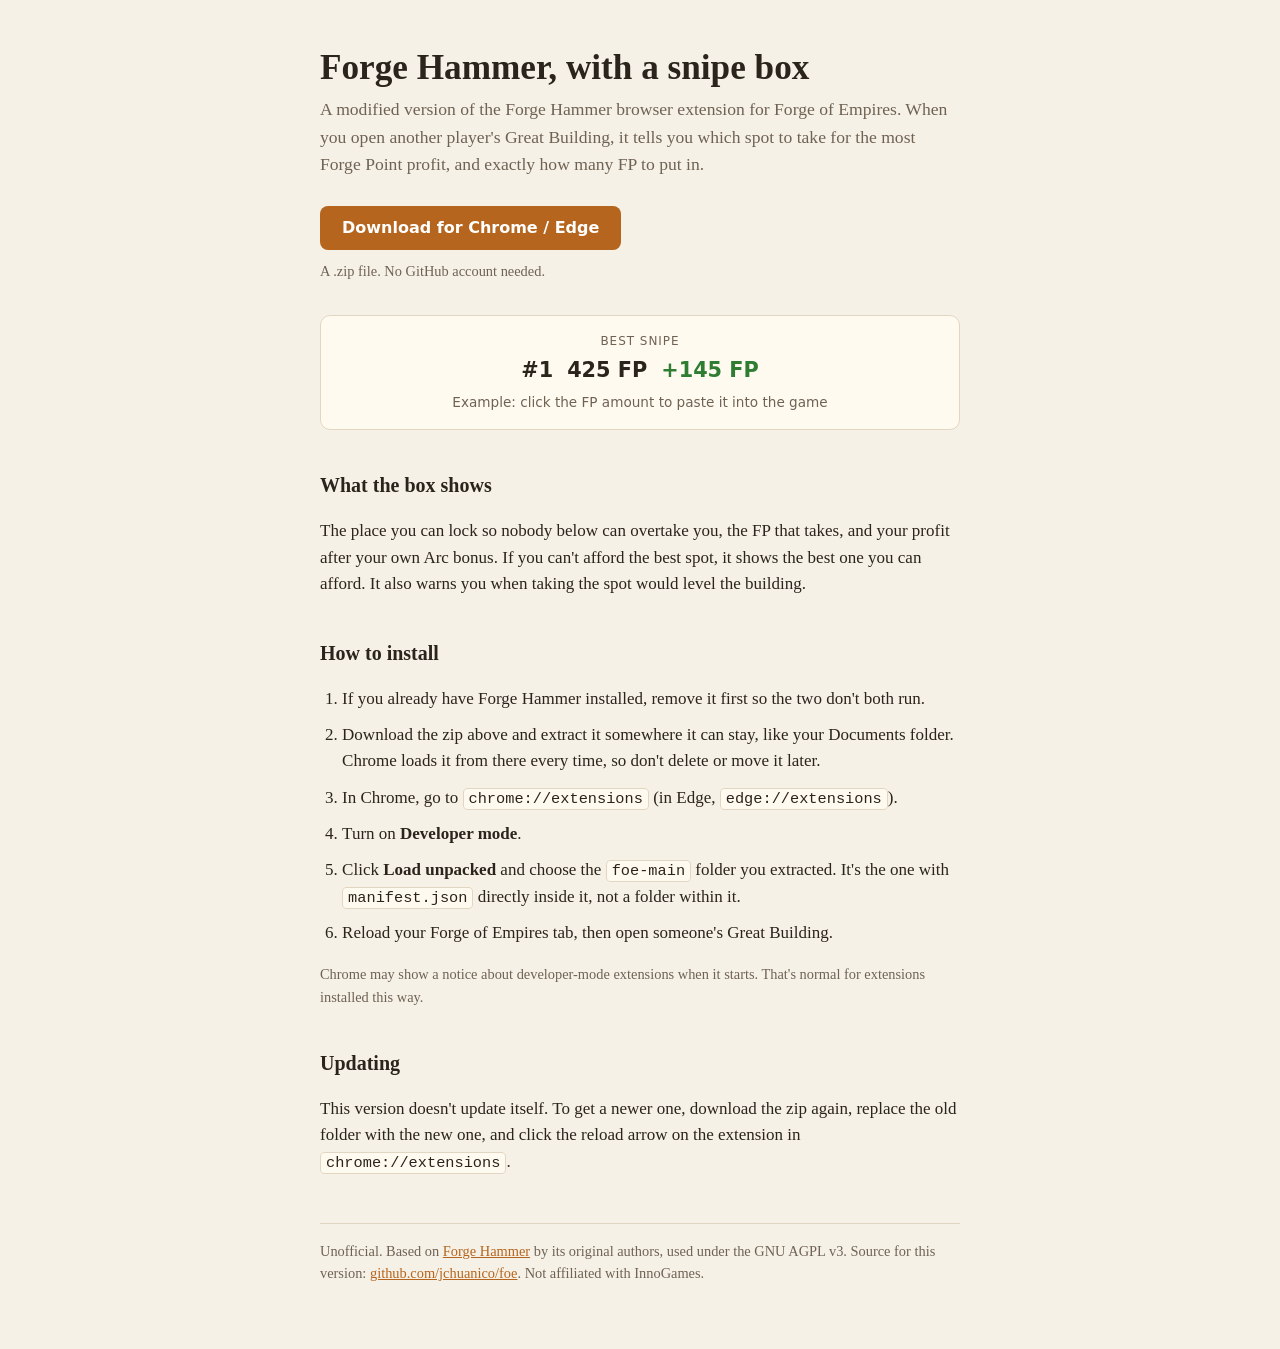
==== docs/index.html @ b7369819 "Add download page for GitHub Pages Co-Authored-By: Claude Opus 5.5 <noreply@anthropic.com> Claude-Se" ====
<!doctype html>
<html lang="en">
<head>
<meta charset="utf-8">
<meta name="viewport" content="width=device-width, initial-scale=1">
<title>Forge Hammer · Snipe Box</title>
<meta name="description" content="A modified Forge Hammer extension for Forge of Empires that shows the most profitable Great Building spot to snipe.">
<style>
  :root {
    --bg: #f6f1e7;
    --panel: #fffaf0;
    --ink: #2b241c;
    --muted: #6f6253;
    --line: #e2d6c2;
    --accent: #b5651d;
    --accent-ink: #fff;
    --good: #2f7d32;
  }
  @media (prefers-color-scheme: dark) {
    :root {
      --bg: #1b1712;
      --panel: #241f18;
      --ink: #f1e7d6;
      --muted: #b3a48f;
      --line: #3a3127;
      --accent: #e08a3a;
      --accent-ink: #1b1712;
      --good: #7cc47f;
    }
  }
  * { box-sizing: border-box; }
  body {
    margin: 0;
    background: var(--bg);
    color: var(--ink);
    font: 17px/1.55 Georgia, "Iowan Old Style", "Palatino Linotype", serif;
  }
  main { max-width: 680px; margin: 0 auto; padding: 48px 20px 64px; }
  h1 { font-size: 2.2rem; line-height: 1.15; margin: 0 0 8px; }
  h2 { font-size: 1.25rem; margin: 40px 0 12px; }
  p.lead { color: var(--muted); font-size: 1.1rem; margin: 0 0 28px; }
  .download {
    display: inline-block;
    background: var(--accent);
    color: var(--accent-ink);
    font: 600 1rem/1 system-ui, sans-serif;
    padding: 14px 22px;
    border-radius: 8px;
    text-decoration: none;
  }
  .download:hover { filter: brightness(1.08); }
  .small { color: var(--muted); font-size: 0.9rem; margin-top: 10px; }

  .demo {
    background: var(--panel);
    border: 1px solid var(--line);
    border-radius: 10px;
    padding: 16px;
    margin: 32px 0 0;
    font-family: system-ui, sans-serif;
  }
  .demo .label { font-size: 0.75rem; letter-spacing: .08em; text-transform: uppercase; color: var(--muted); text-align: center; }
  .demo .row { display: flex; justify-content: center; align-items: baseline; gap: 14px; font-size: 1.3rem; margin-top: 4px; }
  .demo .fp { font-weight: 700; }
  .demo .profit { color: var(--good); font-weight: 700; }
  .demo .note { text-align: center; color: var(--muted); font-size: 0.85rem; margin-top: 6px; }

  ol { padding-left: 1.3em; }
  ol li { margin-bottom: 10px; }
  code {
    font: 0.9em ui-monospace, Consolas, monospace;
    background: var(--panel);
    border: 1px solid var(--line);
    padding: 1px 5px;
    border-radius: 4px;
  }
  footer { border-top: 1px solid var(--line); margin-top: 48px; padding-top: 16px; color: var(--muted); font-size: 0.9rem; }
  a { color: var(--accent); }
</style>
</head>
<body>
<main>
  <h1>Forge Hammer, with a snipe box</h1>
  <p class="lead">A modified version of the Forge Hammer browser extension for Forge of Empires. When you open another player's Great Building, it tells you which spot to take for the most Forge Point profit, and exactly how many FP to put in.</p>

  <a class="download" href="https://github.com/jchuanico/foe/archive/refs/heads/main.zip">Download for Chrome / Edge</a>
  <p class="small">A .zip file. No GitHub account needed.</p>

  <div class="demo" aria-label="Example of the snipe box">
    <div class="label">Best snipe</div>
    <div class="row"><span class="fp">#1</span><span class="fp">425 FP</span><span class="profit">+145 FP</span></div>
    <div class="note">Example: click the FP amount to paste it into the game</div>
  </div>

  <h2>What the box shows</h2>
  <p>The place you can lock so nobody below can overtake you, the FP that takes, and your profit after your own Arc bonus. If you can't afford the best spot, it shows the best one you can afford. It also warns you when taking the spot would level the building.</p>

  <h2>How to install</h2>
  <ol>
    <li>If you already have Forge Hammer installed, remove it first so the two don't both run.</li>
    <li>Download the zip above and extract it somewhere it can stay, like your Documents folder. Chrome loads it from there every time, so don't delete or move it later.</li>
    <li>In Chrome, go to <code>chrome://extensions</code> (in Edge, <code>edge://extensions</code>).</li>
    <li>Turn on <strong>Developer mode</strong>.</li>
    <li>Click <strong>Load unpacked</strong> and choose the <code>foe-main</code> folder you extracted. It's the one with <code>manifest.json</code> directly inside it, not a folder within it.</li>
    <li>Reload your Forge of Empires tab, then open someone's Great Building.</li>
  </ol>
  <p class="small">Chrome may show a notice about developer-mode extensions when it starts. That's normal for extensions installed this way.</p>

  <h2>Updating</h2>
  <p>This version doesn't update itself. To get a newer one, download the zip again, replace the old folder with the new one, and click the reload arrow on the extension in <code>chrome://extensions</code>.</p>

  <footer>
    Unofficial. Based on <a href="https://github.com/outoftheline/forge-hammer">Forge Hammer</a> by its original authors, used under the GNU AGPL v3. Source for this version: <a href="https://github.com/jchuanico/foe">github.com/jchuanico/foe</a>. Not affiliated with InnoGames.
  </footer>
</main>
</body>
</html>
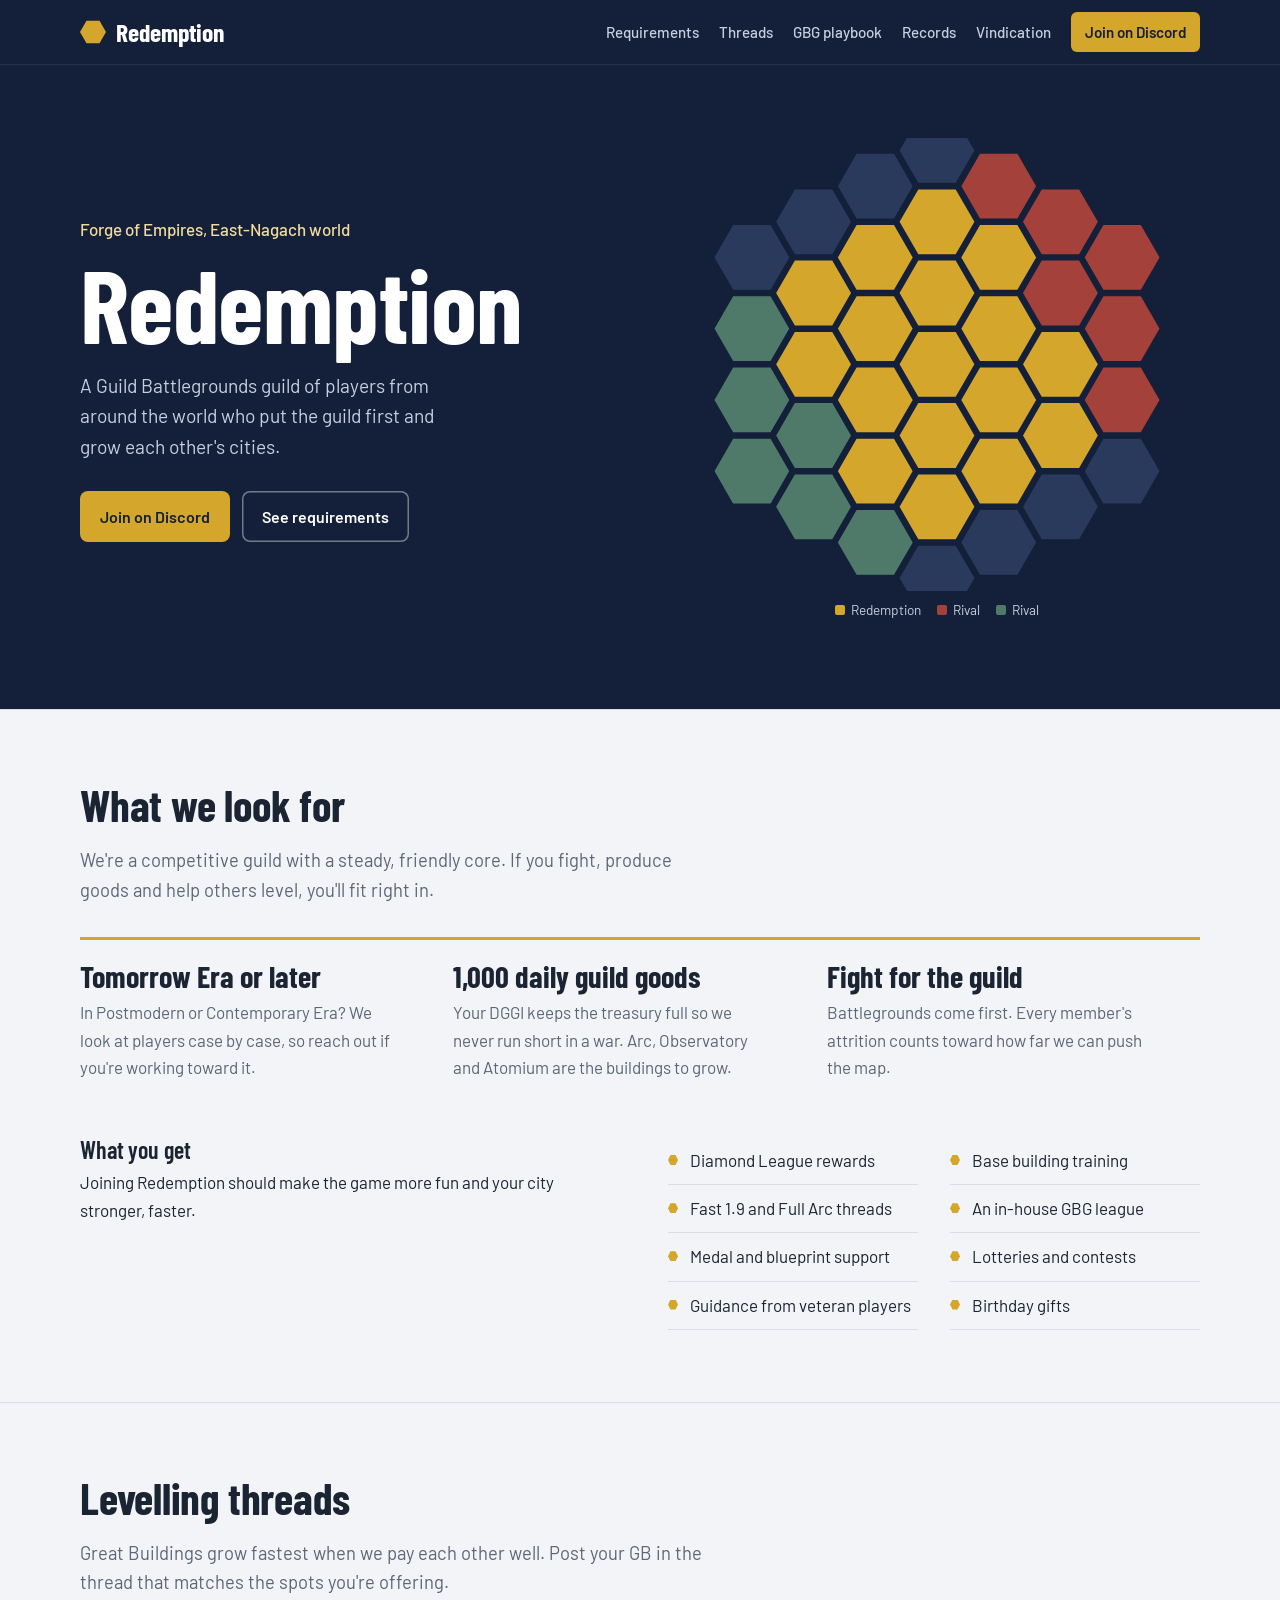
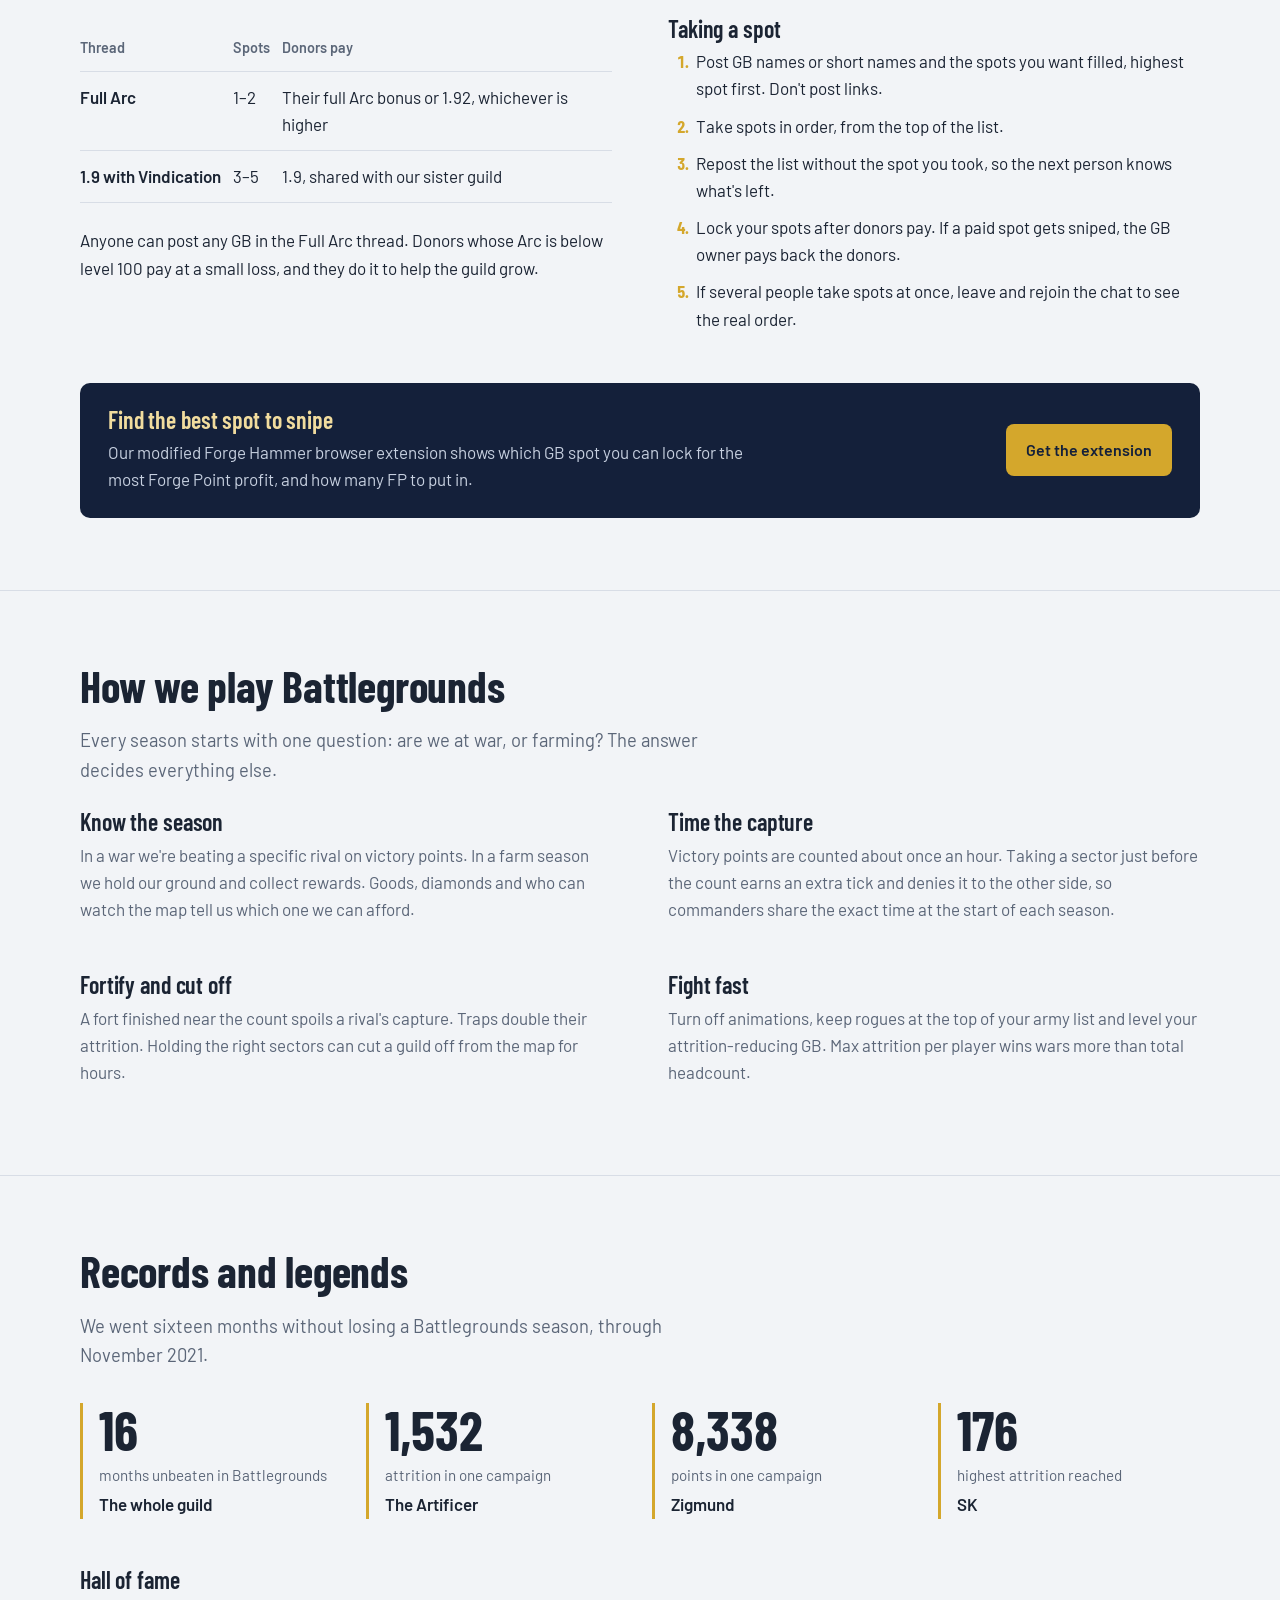
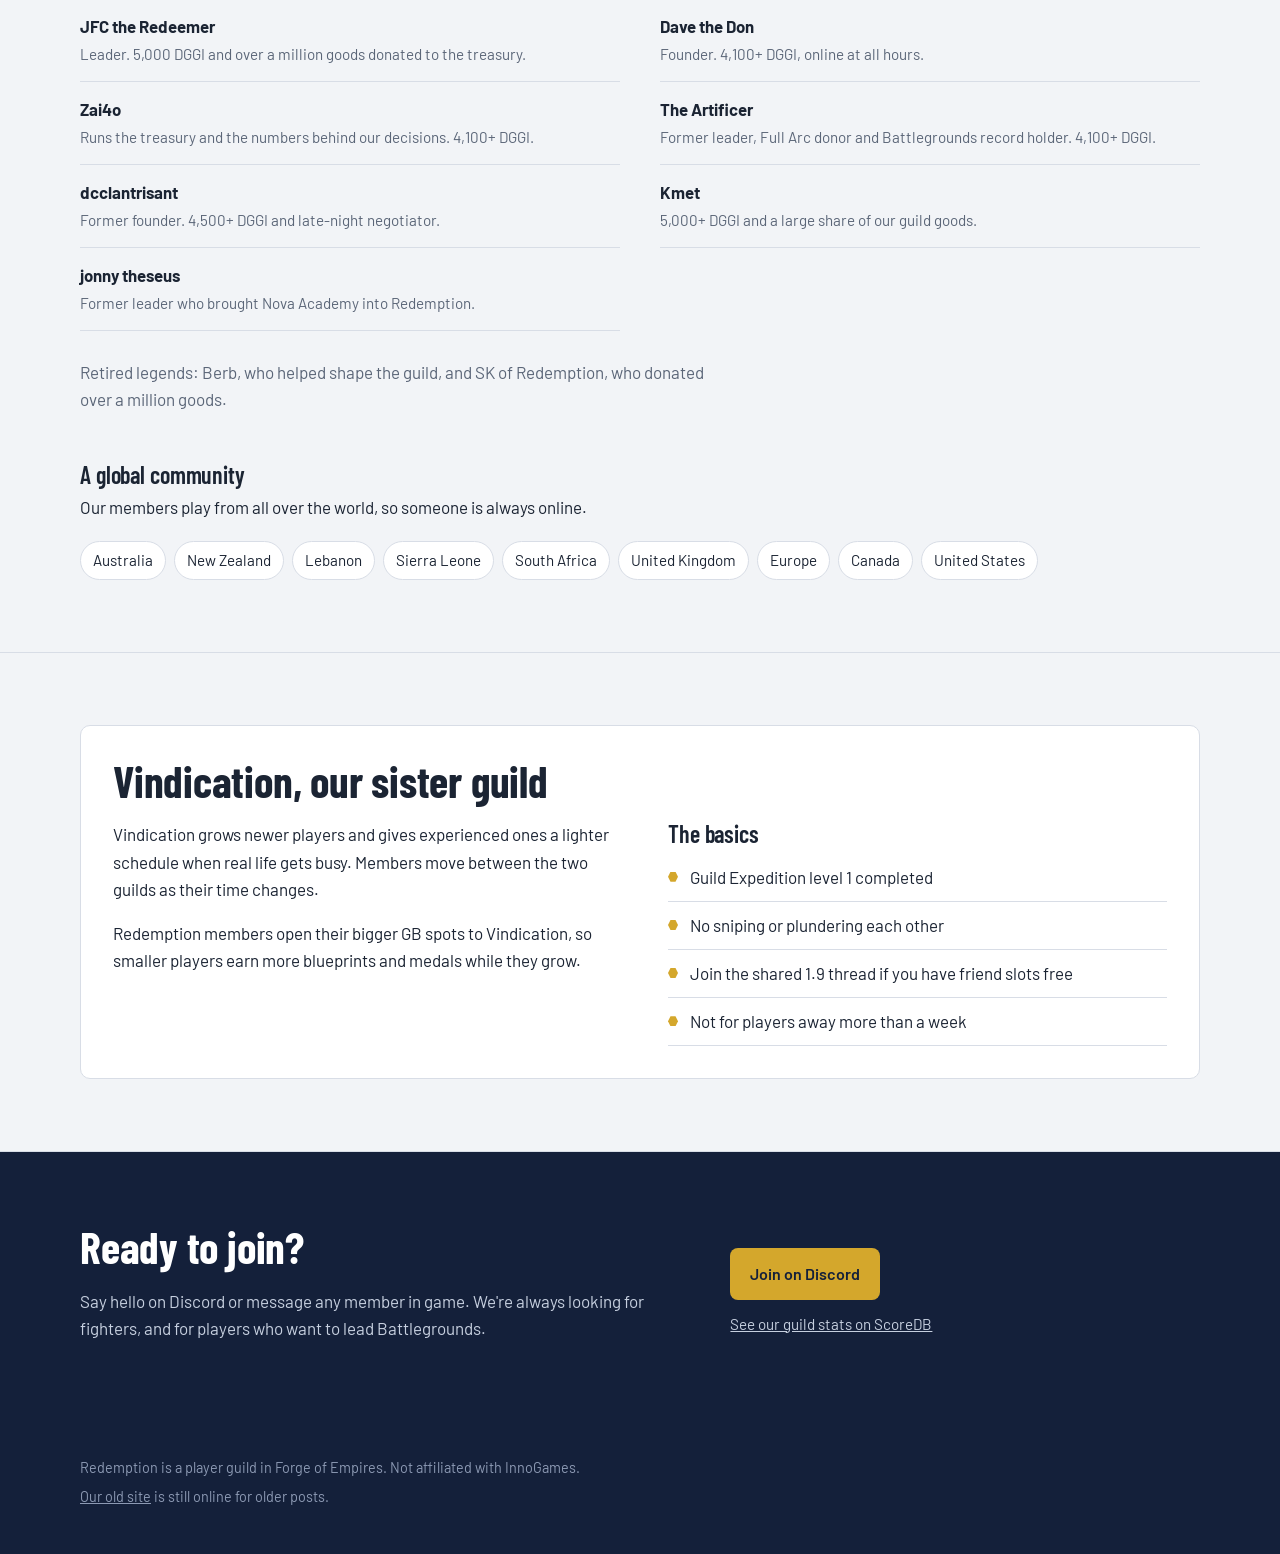
==== commit 3030a7bf: "Add Redemption guild site, move extension page to /snipe/ Ports redemptionfoe.wordpress.com to a sin" ====
--- a/docs/index.html
+++ b/docs/index.html
@@ -3,115 +3,448 @@
 <head>
 <meta charset="utf-8">
 <meta name="viewport" content="width=device-width, initial-scale=1">
-<title>Forge Hammer · Snipe Box</title>
-<meta name="description" content="A modified Forge Hammer extension for Forge of Empires that shows the most profitable Great Building spot to snipe.">
+<title>Redemption, a Forge of Empires guild</title>
+<meta name="description" content="Redemption is an international Guild Battlegrounds guild on the East-Nagach world of Forge of Empires. Requirements, levelling threads, records and how to join.">
+<link rel="preconnect" href="https://fonts.googleapis.com">
+<link rel="preconnect" href="https://fonts.gstatic.com" crossorigin>
+<link href="https://fonts.googleapis.com/css2?family=Barlow+Condensed:wght@500;600;700&family=Barlow:ital,wght@0,400;0,500;0,600;1,400&display=swap" rel="stylesheet">
 <style>
   :root {
-    --bg: #f6f1e7;
-    --panel: #fffaf0;
-    --ink: #2b241c;
-    --muted: #6f6253;
-    --line: #e2d6c2;
-    --accent: #b5651d;
-    --accent-ink: #fff;
-    --good: #2f7d32;
+    --night: #14203a;
+    --night-2: #1c2b4a;
+    --steel: #33476b;
+    --gold: #d4a72c;
+    --gold-soft: #f1dc9e;
+    --rival: #a5413b;
+    --rival-2: #4f7a6a;
+    --neutral-hex: #2a3a5c;
+    --paper: #f2f4f7;
+    --panel: #ffffff;
+    --ink: #1b2433;
+    --muted: #5b6678;
+    --line: #d8dde6;
+    --focus: #d4a72c;
+    --display: "Barlow Condensed", "Arial Narrow", sans-serif;
+    --body: "Barlow", system-ui, sans-serif;
   }
   @media (prefers-color-scheme: dark) {
     :root {
-      --bg: #1b1712;
-      --panel: #241f18;
-      --ink: #f1e7d6;
-      --muted: #b3a48f;
-      --line: #3a3127;
-      --accent: #e08a3a;
-      --accent-ink: #1b1712;
-      --good: #7cc47f;
+      --paper: #0f1729;
+      --panel: #16213a;
+      --ink: #e7ebf2;
+      --muted: #a3adbf;
+      --line: #27365a;
     }
   }
+
   * { box-sizing: border-box; }
+  html { scroll-behavior: smooth; }
+  @media (prefers-reduced-motion: reduce) { html { scroll-behavior: auto; } }
   body {
     margin: 0;
-    background: var(--bg);
+    background: var(--paper);
     color: var(--ink);
-    font: 17px/1.55 Georgia, "Iowan Old Style", "Palatino Linotype", serif;
-  }
-  main { max-width: 680px; margin: 0 auto; padding: 48px 20px 64px; }
-  h1 { font-size: 2.2rem; line-height: 1.15; margin: 0 0 8px; }
-  h2 { font-size: 1.25rem; margin: 40px 0 12px; }
-  p.lead { color: var(--muted); font-size: 1.1rem; margin: 0 0 28px; }
-  .download {
-    display: inline-block;
-    background: var(--accent);
-    color: var(--accent-ink);
-    font: 600 1rem/1 system-ui, sans-serif;
-    padding: 14px 22px;
-    border-radius: 8px;
-    text-decoration: none;
-  }
-  .download:hover { filter: brightness(1.08); }
-  .small { color: var(--muted); font-size: 0.9rem; margin-top: 10px; }
-
-  .demo {
-    background: var(--panel);
-    border: 1px solid var(--line);
-    border-radius: 10px;
-    padding: 16px;
-    margin: 32px 0 0;
-    font-family: system-ui, sans-serif;
-  }
-  .demo .label { font-size: 0.75rem; letter-spacing: .08em; text-transform: uppercase; color: var(--muted); text-align: center; }
-  .demo .row { display: flex; justify-content: center; align-items: baseline; gap: 14px; font-size: 1.3rem; margin-top: 4px; }
-  .demo .fp { font-weight: 700; }
-  .demo .profit { color: var(--good); font-weight: 700; }
-  .demo .note { text-align: center; color: var(--muted); font-size: 0.85rem; margin-top: 6px; }
-
-  ol { padding-left: 1.3em; }
-  ol li { margin-bottom: 10px; }
-  code {
-    font: 0.9em ui-monospace, Consolas, monospace;
-    background: var(--panel);
-    border: 1px solid var(--line);
-    padding: 1px 5px;
-    border-radius: 4px;
-  }
-  footer { border-top: 1px solid var(--line); margin-top: 48px; padding-top: 16px; color: var(--muted); font-size: 0.9rem; }
-  a { color: var(--accent); }
+    font: 400 1.0625rem/1.6 var(--body);
+    -webkit-font-smoothing: antialiased;
+  }
+  img, svg { display: block; max-width: 100%; }
+  a { color: inherit; }
+  :focus-visible { outline: 3px solid var(--focus); outline-offset: 3px; border-radius: 2px; }
+
+  .wrap { width: min(1120px, 100% - 32px); margin-inline: auto; }
+
+  h1, h2, h3 { font-family: var(--display); font-weight: 700; line-height: 1.05; letter-spacing: -0.005em; margin: 0; }
+  h2 { font-size: clamp(2rem, 4vw, 2.75rem); margin-bottom: 0.4em; }
+  h3 { font-size: 1.5rem; font-weight: 600; margin-bottom: 0.3em; }
+  p { margin: 0 0 1em; max-width: 64ch; }
+
+  /* Header */
+  .site-header {
+    background: var(--night);
+    color: #fff;
+    position: sticky; top: 0; z-index: 10;
+    border-bottom: 1px solid rgba(255,255,255,.08);
+  }
+  .site-header .wrap { display: flex; align-items: center; gap: 24px; min-height: 64px; }
+  .brand { font-family: var(--display); font-size: 1.6rem; font-weight: 700; text-decoration: none; display: flex; align-items: center; gap: 10px; }
+  .brand svg { width: 26px; height: 26px; }
+  .nav { display: flex; align-items: center; gap: 20px; margin-left: auto; }
+  .nav a { text-decoration: none; color: #c6cfdf; font-weight: 500; font-size: 0.95rem; }
+  .nav a:hover { color: #fff; }
+  .nav-cta { background: var(--gold); color: var(--night) !important; padding: 8px 14px; border-radius: 6px; font-weight: 600 !important; }
+  .nav-cta:hover { background: var(--gold-soft); }
+  @media (max-width: 860px) {
+    .nav a:not(.nav-cta) { display: none; }
+  }
+
+  /* Hero */
+  .hero { background: var(--night); color: #fff; padding: 56px 0 72px; overflow: hidden; }
+  .hero .wrap { display: grid; grid-template-columns: 1.05fr 1fr; gap: 40px; align-items: center; }
+  .hero h1 { font-size: clamp(3.4rem, 9vw, 6.5rem); line-height: 0.92; margin-bottom: 20px; }
+  .hero .sub { font-size: 1.2rem; color: #c6cfdf; max-width: 34ch; margin-bottom: 28px; }
+  .hero .world { color: var(--gold-soft); font-weight: 500; margin-bottom: 12px; }
+  .actions { display: flex; flex-wrap: wrap; gap: 12px; }
+  .btn {
+    display: inline-block; text-decoration: none; font-weight: 600;
+    padding: 13px 20px; border-radius: 8px; font-size: 1rem;
+  }
+  .btn-primary { background: var(--gold); color: var(--night); }
+  .btn-primary:hover { background: var(--gold-soft); }
+  .btn-ghost { color: #fff; box-shadow: inset 0 0 0 1.5px rgba(255,255,255,.4); }
+  .btn-ghost:hover { box-shadow: inset 0 0 0 1.5px #fff; }
+
+  .map { width: 100%; max-width: 480px; justify-self: center; }
+  .map figcaption { color: #8c99b3; font-size: 0.85rem; text-align: center; margin-top: 10px; }
+  .hex { stroke: var(--night); stroke-width: 3; }
+  .hex.neutral { fill: var(--neutral-hex); }
+  .hex.r1 { fill: var(--rival); }
+  .hex.r2 { fill: var(--rival-2); }
+  .hex.ours { fill: var(--neutral-hex); animation: capture 0.45s ease-out forwards; animation-delay: var(--d, 0s); }
+  @keyframes capture { to { fill: var(--gold); } }
+  @media (prefers-reduced-motion: reduce) {
+    .hex.ours { animation: none; fill: var(--gold); }
+  }
+  .legend { display: flex; justify-content: center; gap: 16px; margin-top: 8px; font-size: 0.85rem; color: #c6cfdf; }
+  .legend span::before { content: ""; display: inline-block; width: 10px; height: 10px; border-radius: 2px; margin-right: 6px; background: var(--c); }
+
+  @media (max-width: 860px) {
+    .hero .wrap { grid-template-columns: 1fr; }
+    .map { max-width: 360px; }
+  }
+
+  /* Sections */
+  section { padding: 72px 0; }
+  section + section { border-top: 1px solid var(--line); }
+  .lede { font-size: 1.15rem; color: var(--muted); }
+
+  .reqs {
+    display: grid; grid-template-columns: repeat(3, 1fr); gap: 0;
+    margin: 32px 0 0; border-top: 3px solid var(--gold);
+  }
+  .reqs div { padding: 20px 24px 0 0; }
+  .reqs dt { font-family: var(--display); font-size: 1.9rem; font-weight: 700; line-height: 1.1; }
+  .reqs dd { margin: 6px 0 0; color: var(--muted); max-width: 32ch; }
+  @media (max-width: 720px) { .reqs { grid-template-columns: 1fr; } }
+
+  .two-col { display: grid; grid-template-columns: 1fr 1fr; gap: 56px; }
+  @media (max-width: 860px) { .two-col { grid-template-columns: 1fr; gap: 32px; } }
+
+  .perks { list-style: none; padding: 0; margin: 0; columns: 2; column-gap: 32px; }
+  .perks li { break-inside: avoid; padding: 10px 0 10px 22px; position: relative; border-bottom: 1px solid var(--line); }
+  .perks li::before { content: ""; position: absolute; left: 0; top: 18px; width: 10px; height: 10px; background: var(--gold); clip-path: polygon(25% 0, 75% 0, 100% 50%, 75% 100%, 25% 100%, 0 50%); }
+  @media (max-width: 640px) { .perks { columns: 1; } }
+
+  /* Threads */
+  .threads { width: 100%; border-collapse: collapse; margin: 8px 0 24px; }
+  .threads th, .threads td { text-align: left; padding: 12px 12px 12px 0; border-bottom: 1px solid var(--line); vertical-align: top; }
+  .threads th { font-weight: 600; color: var(--muted); font-size: 0.9rem; }
+  .threads td:first-child { font-weight: 600; white-space: nowrap; }
+  .steps { padding-left: 1.4em; margin: 0; }
+  .steps li { margin-bottom: 10px; padding-left: 4px; max-width: 60ch; }
+  .steps li::marker { font-family: var(--display); font-weight: 700; color: var(--gold); }
+
+  .tool {
+    margin-top: 40px; padding: 24px 28px; border-radius: 10px;
+    background: var(--night); color: #fff;
+    display: grid; grid-template-columns: 1fr auto; gap: 20px; align-items: center;
+  }
+  .tool h3 { color: var(--gold-soft); }
+  .tool p { color: #c6cfdf; margin: 0; }
+  @media (max-width: 640px) { .tool { grid-template-columns: 1fr; } }
+
+  /* Playbook */
+  .playbook { display: grid; grid-template-columns: repeat(2, 1fr); gap: 32px 56px; margin-top: 24px; }
+  .playbook p { color: var(--muted); }
+  @media (max-width: 720px) { .playbook { grid-template-columns: 1fr; } }
+
+  /* Records */
+  .records { display: grid; grid-template-columns: repeat(4, 1fr); gap: 24px; margin: 32px 0 48px; }
+  .record { border-left: 3px solid var(--gold); padding-left: 16px; }
+  .record .num { font-family: var(--display); font-size: clamp(2.6rem, 5vw, 3.4rem); font-weight: 700; line-height: 1; }
+  .record .what { color: var(--muted); margin-top: 6px; font-size: 0.95rem; }
+  .record .who { font-weight: 600; margin-top: 4px; }
+  @media (max-width: 860px) { .records { grid-template-columns: repeat(2, 1fr); } }
+
+  .fame { list-style: none; padding: 0; margin: 0; display: grid; grid-template-columns: repeat(2, 1fr); gap: 0 40px; }
+  .fame li { padding: 14px 0; border-bottom: 1px solid var(--line); }
+  .fame strong { display: block; font-size: 1.05rem; }
+  .fame span { color: var(--muted); font-size: 0.95rem; }
+  @media (max-width: 720px) { .fame { grid-template-columns: 1fr; } }
+  .retired { margin-top: 28px; color: var(--muted); }
+
+  .countries { display: flex; flex-wrap: wrap; gap: 8px; list-style: none; padding: 0; margin: 20px 0 0; }
+  .countries li { padding: 6px 12px; border: 1px solid var(--line); border-radius: 999px; font-size: 0.95rem; background: var(--panel); }
+
+  .sister { background: var(--panel); border: 1px solid var(--line); border-radius: 10px; padding: 32px; }
+
+  /* Join */
+  .join { background: var(--night); color: #fff; text-align: left; }
+  .join .wrap { display: grid; grid-template-columns: 1.3fr 1fr; gap: 40px; align-items: center; }
+  .join p { color: #c6cfdf; }
+  .join .links { display: flex; flex-direction: column; gap: 12px; align-items: flex-start; }
+  .join .small-link { color: #c6cfdf; font-size: 0.95rem; }
+  @media (max-width: 760px) { .join .wrap { grid-template-columns: 1fr; } }
+  section.join + footer { border-top: 1px solid rgba(255,255,255,.08); }
+
+  footer { background: var(--night); color: #8c99b3; font-size: 0.9rem; padding: 24px 0 40px; }
+  footer p { max-width: none; margin: 0 0 6px; }
 </style>
 </head>
 <body>
-<main>
-  <h1>Forge Hammer, with a snipe box</h1>
-  <p class="lead">A modified version of the Forge Hammer browser extension for Forge of Empires. When you open another player's Great Building, it tells you which spot to take for the most Forge Point profit, and exactly how many FP to put in.</p>
-
-  <a class="download" href="https://github.com/jchuanico/foe/archive/refs/heads/main.zip">Download for Chrome / Edge</a>
-  <p class="small">A .zip file. No GitHub account needed.</p>
-
-  <div class="demo" aria-label="Example of the snipe box">
-    <div class="label">Best snipe</div>
-    <div class="row"><span class="fp">#1</span><span class="fp">425 FP</span><span class="profit">+145 FP</span></div>
-    <div class="note">Example: click the FP amount to paste it into the game</div>
+
+<header class="site-header">
+  <div class="wrap">
+    <a class="brand" href="#top" aria-label="Redemption, back to top">
+      <svg viewBox="0 0 26 26" aria-hidden="true"><polygon points="6.5,1.7 19.5,1.7 26,13 19.5,24.3 6.5,24.3 0,13" fill="#d4a72c"/></svg>
+      Redemption
+    </a>
+    <nav class="nav" aria-label="Sections">
+      <a href="#join">Requirements</a>
+      <a href="#threads">Threads</a>
+      <a href="#playbook">GBG playbook</a>
+      <a href="#records">Records</a>
+      <a href="#vindication">Vindication</a>
+      <a class="nav-cta" href="https://discord.gg/er85bXY8JG">Join on Discord</a>
+    </nav>
   </div>
-
-  <h2>What the box shows</h2>
-  <p>The place you can lock so nobody below can overtake you, the FP that takes, and your profit after your own Arc bonus. If you can't afford the best spot, it shows the best one you can afford. It also warns you when taking the spot would level the building.</p>
-
-  <h2>How to install</h2>
-  <ol>
-    <li>If you already have Forge Hammer installed, remove it first so the two don't both run.</li>
-    <li>Download the zip above and extract it somewhere it can stay, like your Documents folder. Chrome loads it from there every time, so don't delete or move it later.</li>
-    <li>In Chrome, go to <code>chrome://extensions</code> (in Edge, <code>edge://extensions</code>).</li>
-    <li>Turn on <strong>Developer mode</strong>.</li>
-    <li>Click <strong>Load unpacked</strong> and choose the <code>foe-main</code> folder you extracted. It's the one with <code>manifest.json</code> directly inside it, not a folder within it.</li>
-    <li>Reload your Forge of Empires tab, then open someone's Great Building.</li>
-  </ol>
-  <p class="small">Chrome may show a notice about developer-mode extensions when it starts. That's normal for extensions installed this way.</p>
-
-  <h2>Updating</h2>
-  <p>This version doesn't update itself. To get a newer one, download the zip again, replace the old folder with the new one, and click the reload arrow on the extension in <code>chrome://extensions</code>.</p>
-
-  <footer>
-    Unofficial. Based on <a href="https://github.com/outoftheline/forge-hammer">Forge Hammer</a> by its original authors, used under the GNU AGPL v3. Source for this version: <a href="https://github.com/jchuanico/foe">github.com/jchuanico/foe</a>. Not affiliated with InnoGames.
-  </footer>
+</header>
+
+<main id="top">
+
+  <section class="hero" aria-labelledby="hero-title">
+    <div class="wrap">
+      <div>
+        <p class="world">Forge of Empires, East-Nagach world</p>
+        <h1 id="hero-title">Redemption</h1>
+        <p class="sub">A Guild Battlegrounds guild of players from around the world who put the guild first and grow each other's cities.</p>
+        <div class="actions">
+          <a class="btn btn-primary" href="https://discord.gg/er85bXY8JG">Join on Discord</a>
+          <a class="btn btn-ghost" href="#join">See requirements</a>
+        </div>
+      </div>
+
+      <figure class="map" role="img" aria-label="Illustration of a Guild Battlegrounds map with Redemption holding the centre sectors">
+        <svg id="hexmap" viewBox="-175 -165 350 330"></svg>
+        <div class="legend" aria-hidden="true">
+          <span style="--c: var(--gold)">Redemption</span>
+          <span style="--c: var(--rival)">Rival</span>
+          <span style="--c: var(--rival-2)">Rival</span>
+        </div>
+      </figure>
+    </div>
+  </section>
+
+  <section id="join" aria-labelledby="join-title">
+    <div class="wrap">
+      <h2 id="join-title">What we look for</h2>
+      <p class="lede">We're a competitive guild with a steady, friendly core. If you fight, produce goods and help others level, you'll fit right in.</p>
+      <dl class="reqs">
+        <div>
+          <dt>Tomorrow Era or later</dt>
+          <dd>In Postmodern or Contemporary Era? We look at players case by case, so reach out if you're working toward it.</dd>
+        </div>
+        <div>
+          <dt>1,000 daily guild goods</dt>
+          <dd>Your DGGI keeps the treasury full so we never run short in a war. Arc, Observatory and Atomium are the buildings to grow.</dd>
+        </div>
+        <div>
+          <dt>Fight for the guild</dt>
+          <dd>Battlegrounds come first. Every member's attrition counts toward how far we can push the map.</dd>
+        </div>
+      </dl>
+
+      <div class="two-col" style="margin-top:56px">
+        <div>
+          <h3>What you get</h3>
+          <p>Joining Redemption should make the game more fun and your city stronger, faster.</p>
+        </div>
+        <ul class="perks">
+          <li>Diamond League rewards</li>
+          <li>Fast 1.9 and Full Arc threads</li>
+          <li>Medal and blueprint support</li>
+          <li>Guidance from veteran players</li>
+          <li>Base building training</li>
+          <li>An in-house GBG league</li>
+          <li>Lotteries and contests</li>
+          <li>Birthday gifts</li>
+        </ul>
+      </div>
+    </div>
+  </section>
+
+  <section id="threads" aria-labelledby="threads-title">
+    <div class="wrap">
+      <h2 id="threads-title">Levelling threads</h2>
+      <p class="lede">Great Buildings grow fastest when we pay each other well. Post your GB in the thread that matches the spots you're offering.</p>
+
+      <div class="two-col">
+        <div>
+          <table class="threads">
+            <thead><tr><th scope="col">Thread</th><th scope="col">Spots</th><th scope="col">Donors pay</th></tr></thead>
+            <tbody>
+              <tr><td>Full Arc</td><td>1–2</td><td>Their full Arc bonus or 1.92, whichever is higher</td></tr>
+              <tr><td>1.9 with Vindication</td><td>3–5</td><td>1.9, shared with our sister guild</td></tr>
+            </tbody>
+          </table>
+          <p>Anyone can post any GB in the Full Arc thread. Donors whose Arc is below level 100 pay at a small loss, and they do it to help the guild grow.</p>
+        </div>
+
+        <div>
+          <h3>Taking a spot</h3>
+          <ol class="steps">
+            <li>Post GB names or short names and the spots you want filled, highest spot first. Don't post links.</li>
+            <li>Take spots in order, from the top of the list.</li>
+            <li>Repost the list without the spot you took, so the next person knows what's left.</li>
+            <li>Lock your spots after donors pay. If a paid spot gets sniped, the GB owner pays back the donors.</li>
+            <li>If several people take spots at once, leave and rejoin the chat to see the real order.</li>
+          </ol>
+        </div>
+      </div>
+
+      <div class="tool">
+        <div>
+          <h3>Find the best spot to snipe</h3>
+          <p>Our modified Forge Hammer browser extension shows which GB spot you can lock for the most Forge Point profit, and how many FP to put in.</p>
+        </div>
+        <a class="btn btn-primary" href="snipe/">Get the extension</a>
+      </div>
+    </div>
+  </section>
+
+  <section id="playbook" aria-labelledby="playbook-title">
+    <div class="wrap">
+      <h2 id="playbook-title">How we play Battlegrounds</h2>
+      <p class="lede">Every season starts with one question: are we at war, or farming? The answer decides everything else.</p>
+      <div class="playbook">
+        <div>
+          <h3>Know the season</h3>
+          <p>In a war we're beating a specific rival on victory points. In a farm season we hold our ground and collect rewards. Goods, diamonds and who can watch the map tell us which one we can afford.</p>
+        </div>
+        <div>
+          <h3>Time the capture</h3>
+          <p>Victory points are counted about once an hour. Taking a sector just before the count earns an extra tick and denies it to the other side, so commanders share the exact time at the start of each season.</p>
+        </div>
+        <div>
+          <h3>Fortify and cut off</h3>
+          <p>A fort finished near the count spoils a rival's capture. Traps double their attrition. Holding the right sectors can cut a guild off from the map for hours.</p>
+        </div>
+        <div>
+          <h3>Fight fast</h3>
+          <p>Turn off animations, keep rogues at the top of your army list and level your attrition-reducing GB. Max attrition per player wins wars more than total headcount.</p>
+        </div>
+      </div>
+    </div>
+  </section>
+
+  <section id="records" aria-labelledby="records-title">
+    <div class="wrap">
+      <h2 id="records-title">Records and legends</h2>
+      <p class="lede">We went sixteen months without losing a Battlegrounds season, through November 2021.</p>
+
+      <div class="records">
+        <div class="record"><div class="num">16</div><div class="what">months unbeaten in Battlegrounds</div><div class="who">The whole guild</div></div>
+        <div class="record"><div class="num">1,532</div><div class="what">attrition in one campaign</div><div class="who">The Artificer</div></div>
+        <div class="record"><div class="num">8,338</div><div class="what">points in one campaign</div><div class="who">Zigmund</div></div>
+        <div class="record"><div class="num">176</div><div class="what">highest attrition reached</div><div class="who">SK</div></div>
+      </div>
+
+      <h3>Hall of fame</h3>
+      <ul class="fame">
+        <li><strong>JFC the Redeemer</strong><span>Leader. 5,000 DGGI and over a million goods donated to the treasury.</span></li>
+        <li><strong>Dave the Don</strong><span>Founder. 4,100+ DGGI, online at all hours.</span></li>
+        <li><strong>Zai4o</strong><span>Runs the treasury and the numbers behind our decisions. 4,100+ DGGI.</span></li>
+        <li><strong>The Artificer</strong><span>Former leader, Full Arc donor and Battlegrounds record holder. 4,100+ DGGI.</span></li>
+        <li><strong>dcclantrisant</strong><span>Former founder. 4,500+ DGGI and late-night negotiator.</span></li>
+        <li><strong>Kmet</strong><span>5,000+ DGGI and a large share of our guild goods.</span></li>
+        <li><strong>jonny theseus</strong><span>Former leader who brought Nova Academy into Redemption.</span></li>
+      </ul>
+      <p class="retired">Retired legends: Berb, who helped shape the guild, and SK of Redemption, who donated over a million goods.</p>
+
+      <h3 style="margin-top:48px">A global community</h3>
+      <p>Our members play from all over the world, so someone is always online.</p>
+      <ul class="countries">
+        <li>Australia</li><li>New Zealand</li><li>Lebanon</li><li>Sierra Leone</li><li>South Africa</li><li>United Kingdom</li><li>Europe</li><li>Canada</li><li>United States</li>
+      </ul>
+    </div>
+  </section>
+
+  <section id="vindication" aria-labelledby="vindication-title">
+    <div class="wrap">
+      <div class="sister">
+        <h2 id="vindication-title">Vindication, our sister guild</h2>
+        <div class="two-col">
+          <div>
+            <p>Vindication grows newer players and gives experienced ones a lighter schedule when real life gets busy. Members move between the two guilds as their time changes.</p>
+            <p>Redemption members open their bigger GB spots to Vindication, so smaller players earn more blueprints and medals while they grow.</p>
+          </div>
+          <div>
+            <h3>The basics</h3>
+            <ul class="perks" style="columns:1">
+              <li>Guild Expedition level 1 completed</li>
+              <li>No sniping or plundering each other</li>
+              <li>Join the shared 1.9 thread if you have friend slots free</li>
+              <li>Not for players away more than a week</li>
+            </ul>
+          </div>
+        </div>
+      </div>
+    </div>
+  </section>
+
+  <section class="join" aria-labelledby="cta-title">
+    <div class="wrap">
+      <div>
+        <h2 id="cta-title">Ready to join?</h2>
+        <p>Say hello on Discord or message any member in game. We're always looking for fighters, and for players who want to lead Battlegrounds.</p>
+      </div>
+      <div class="links">
+        <a class="btn btn-primary" href="https://discord.gg/er85bXY8JG">Join on Discord</a>
+        <a class="small-link" href="https://foe.scoredb.io/EN5/Guild/9009">See our guild stats on ScoreDB</a>
+      </div>
+    </div>
+  </section>
+
 </main>
+
+<footer>
+  <div class="wrap">
+    <p>Redemption is a player guild in Forge of Empires. Not affiliated with InnoGames.</p>
+    <p><a href="https://redemptionfoe.wordpress.com/">Our old site</a> is still online for older posts.</p>
+  </div>
+</footer>
+
+<script>
+  // Draw a Battlegrounds-style hex map. Redemption's sectors light up from the centre on load.
+  (function () {
+    const svg = document.getElementById('hexmap');
+    const size = 30, R = 3, ns = 'http://www.w3.org/2000/svg';
+    const rivalA = new Set(['3,-3','2,-3','3,-2','1,-3','3,-1','2,-2']);
+    const rivalB = new Set(['-3,3','-3,2','-2,3','-1,3','-3,1','-2,2']);
+    const neutral = new Set(['0,-3','-1,-2','-3,0','0,3','1,2','3,0','2,1','-2,-1']);
+    for (let q = -R; q <= R; q++) {
+      for (let r = Math.max(-R, -q - R); r <= Math.min(R, -q + R); r++) {
+        const key = q + ',' + r;
+        const cx = size * 1.5 * q, cy = size * Math.sqrt(3) * (r + q / 2);
+        const pts = [];
+        for (let i = 0; i < 6; i++) {
+          const a = Math.PI / 180 * 60 * i;
+          pts.push((cx + (size - 1) * Math.cos(a)).toFixed(1) + ',' + (cy + (size - 1) * Math.sin(a)).toFixed(1));
+        }
+        const p = document.createElementNS(ns, 'polygon');
+        p.setAttribute('points', pts.join(' '));
+        let cls = 'ours';
+        if (rivalA.has(key)) cls = 'r1';
+        else if (rivalB.has(key)) cls = 'r2';
+        else if (neutral.has(key)) cls = 'neutral';
+        p.setAttribute('class', 'hex ' + cls);
+        if (cls === 'ours') {
+          const ring = (Math.abs(q) + Math.abs(r) + Math.abs(-q - r)) / 2;
+          p.style.setProperty('--d', (0.3 + ring * 0.25 + Math.random() * 0.1).toFixed(2) + 's');
+        }
+        svg.appendChild(p);
+      }
+    }
+  })();
+</script>
 </body>
 </html>
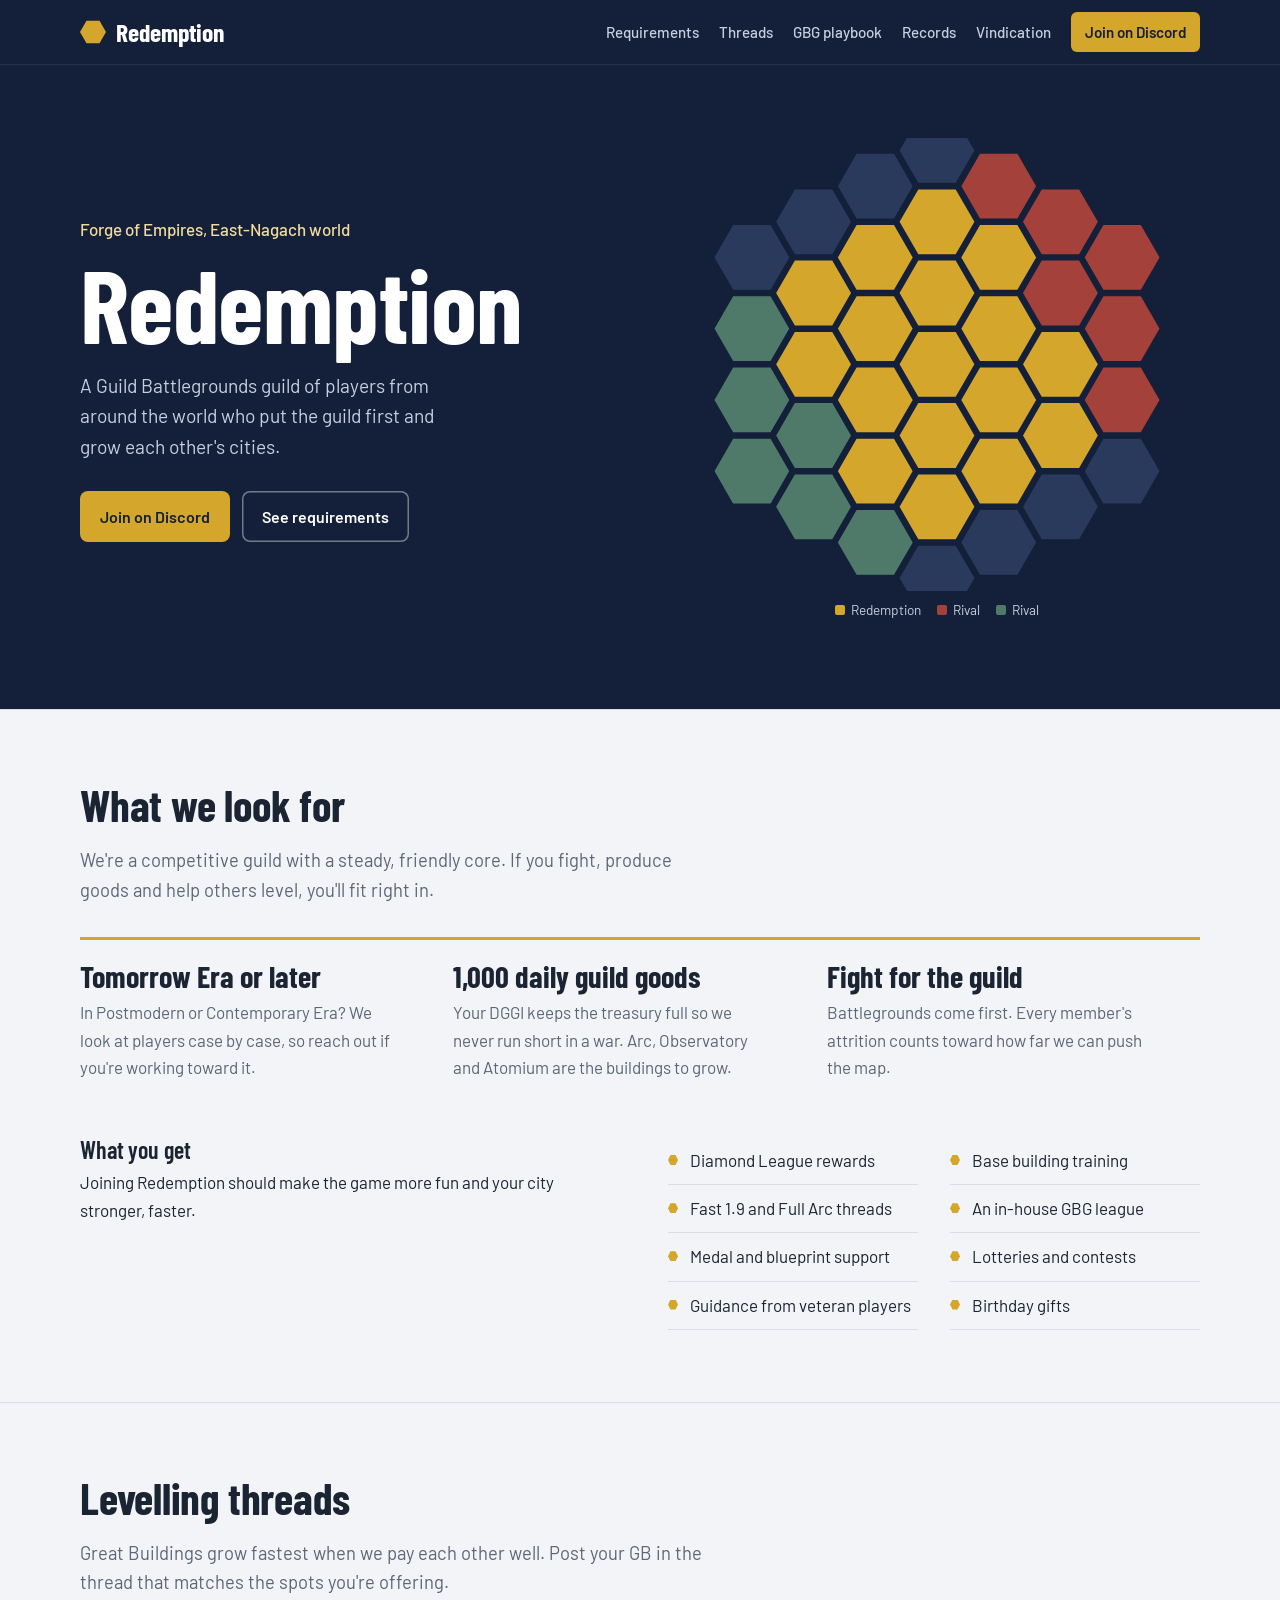
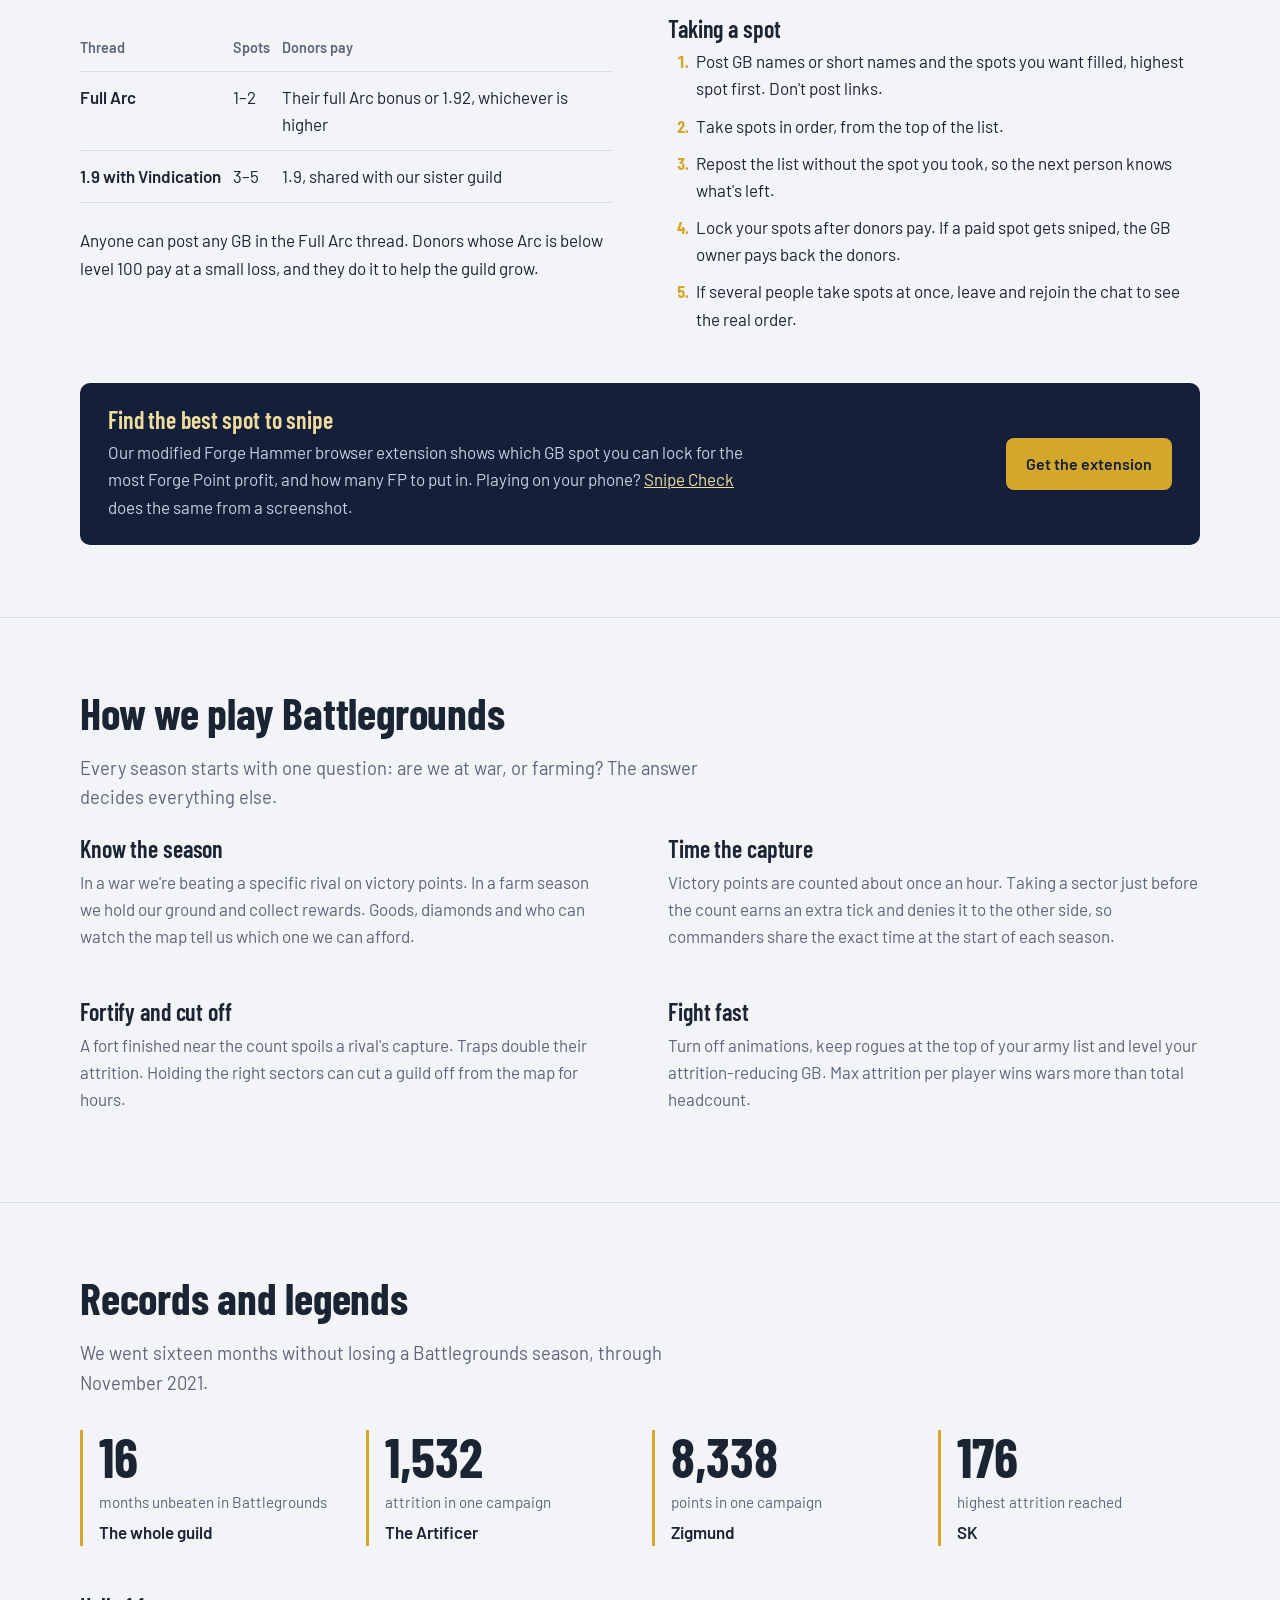
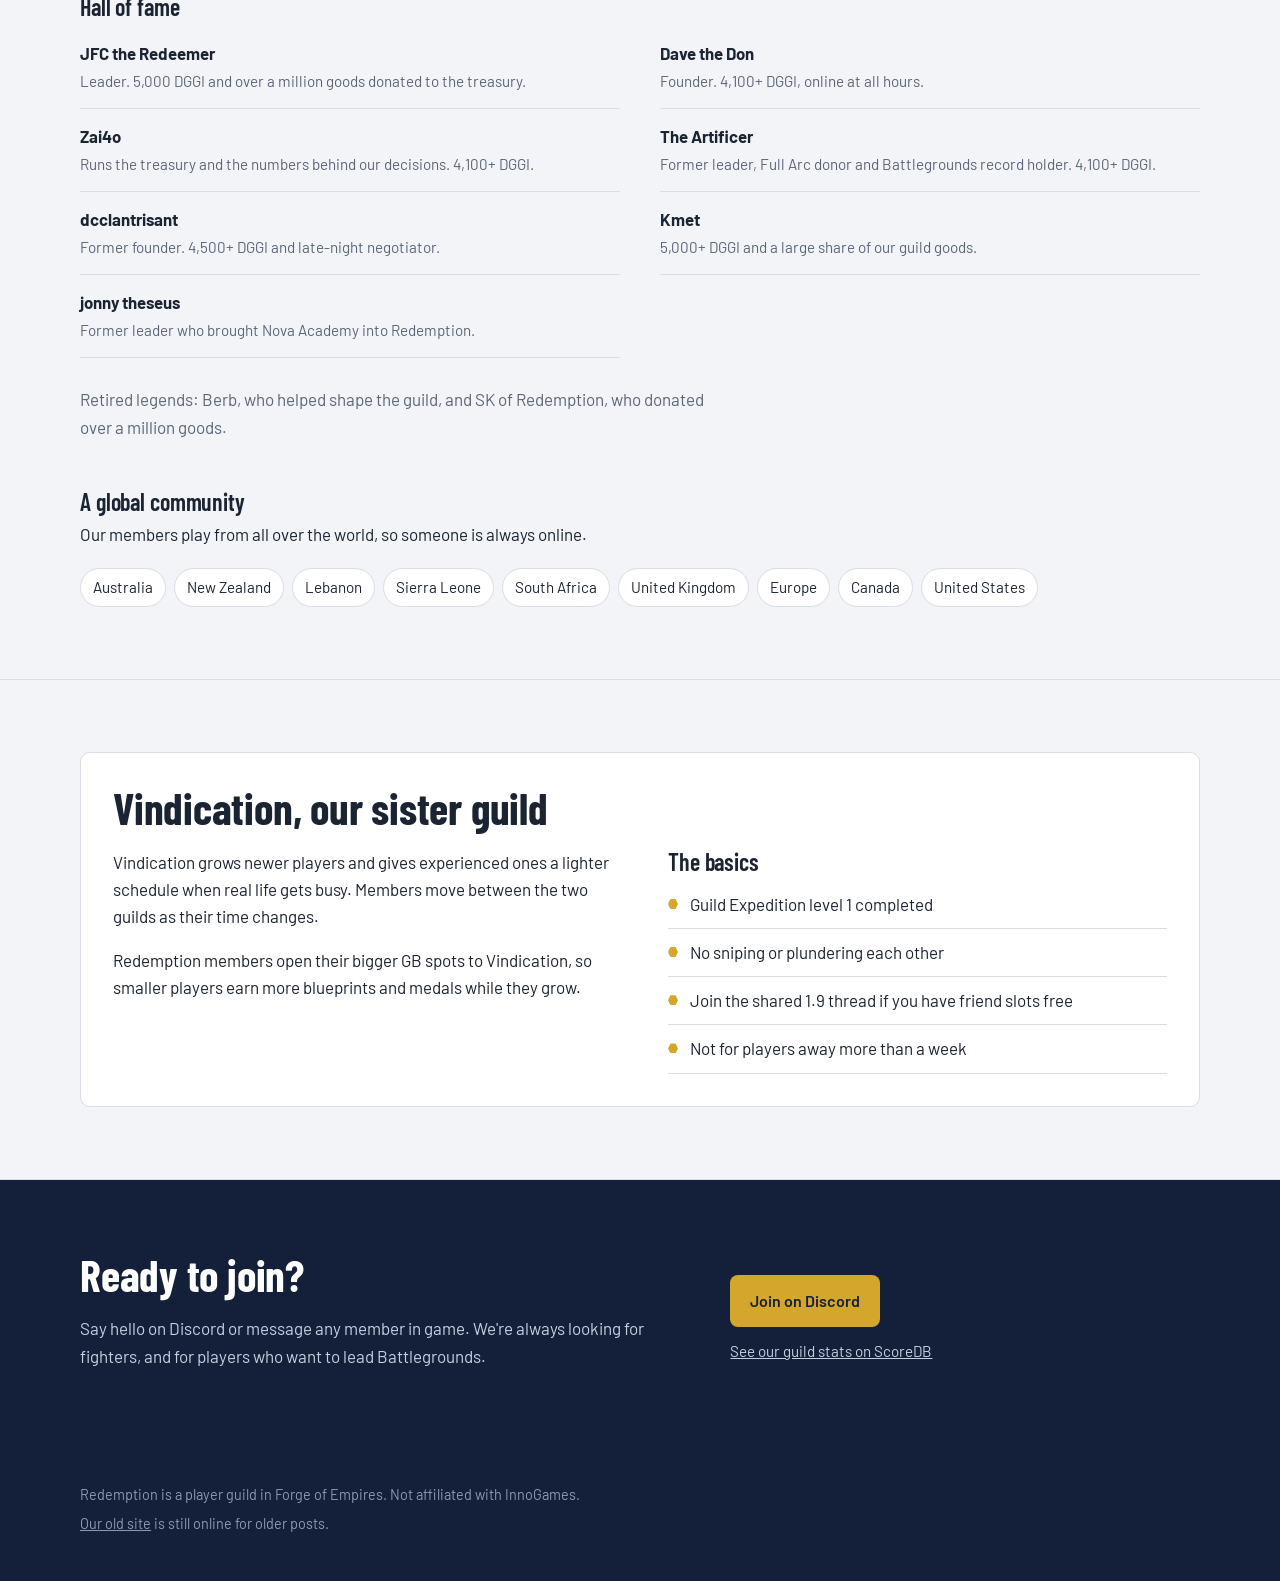
==== commit 8a019c9d: "Add Snipe Check: best GB snipe from a phone screenshot Reads one screenshot of a Great Building's Le" ====
--- a/docs/index.html
+++ b/docs/index.html
@@ -304,7 +304,7 @@
       <div class="tool">
         <div>
           <h3>Find the best spot to snipe</h3>
-          <p>Our modified Forge Hammer browser extension shows which GB spot you can lock for the most Forge Point profit, and how many FP to put in.</p>
+          <p>Our modified Forge Hammer browser extension shows which GB spot you can lock for the most Forge Point profit, and how many FP to put in. Playing on your phone? <a href="snipe-check/" style="color:var(--gold-soft)">Snipe Check</a> does the same from a screenshot.</p>
         </div>
         <a class="btn btn-primary" href="snipe/">Get the extension</a>
       </div>
